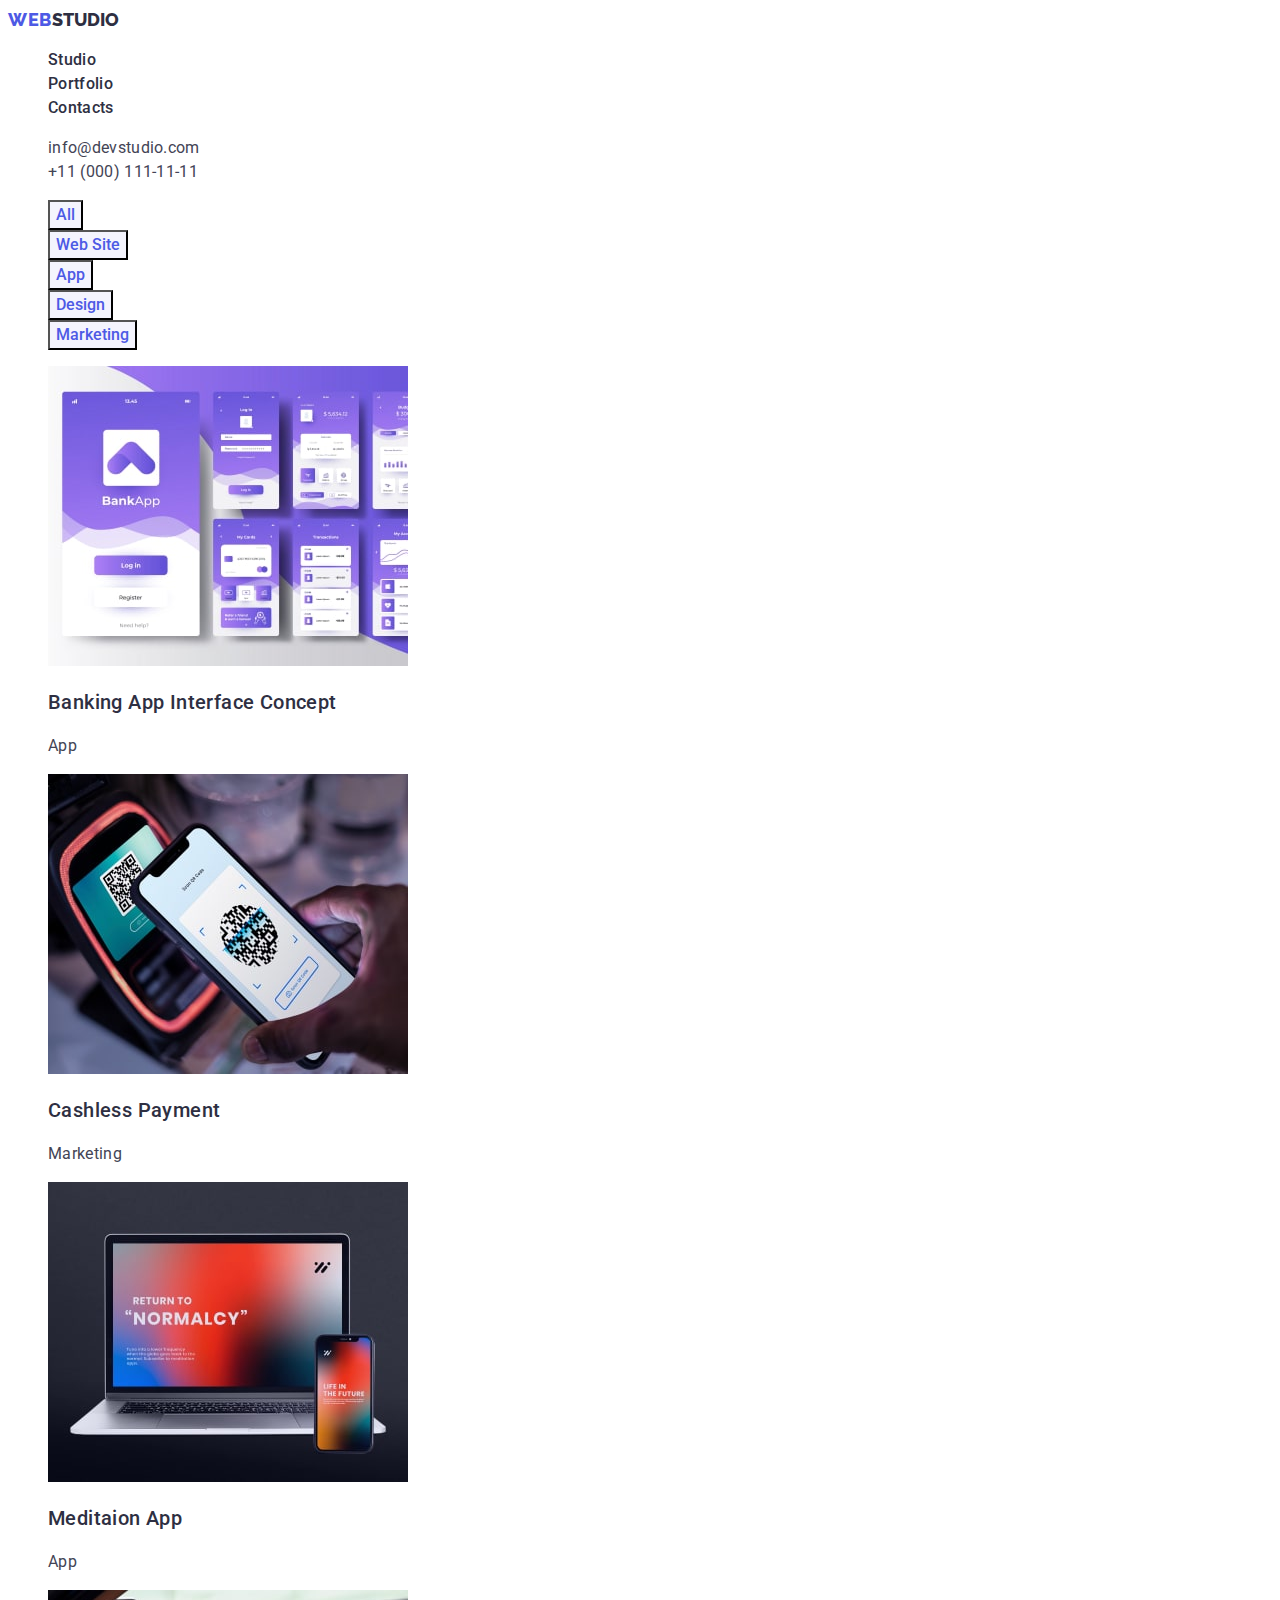
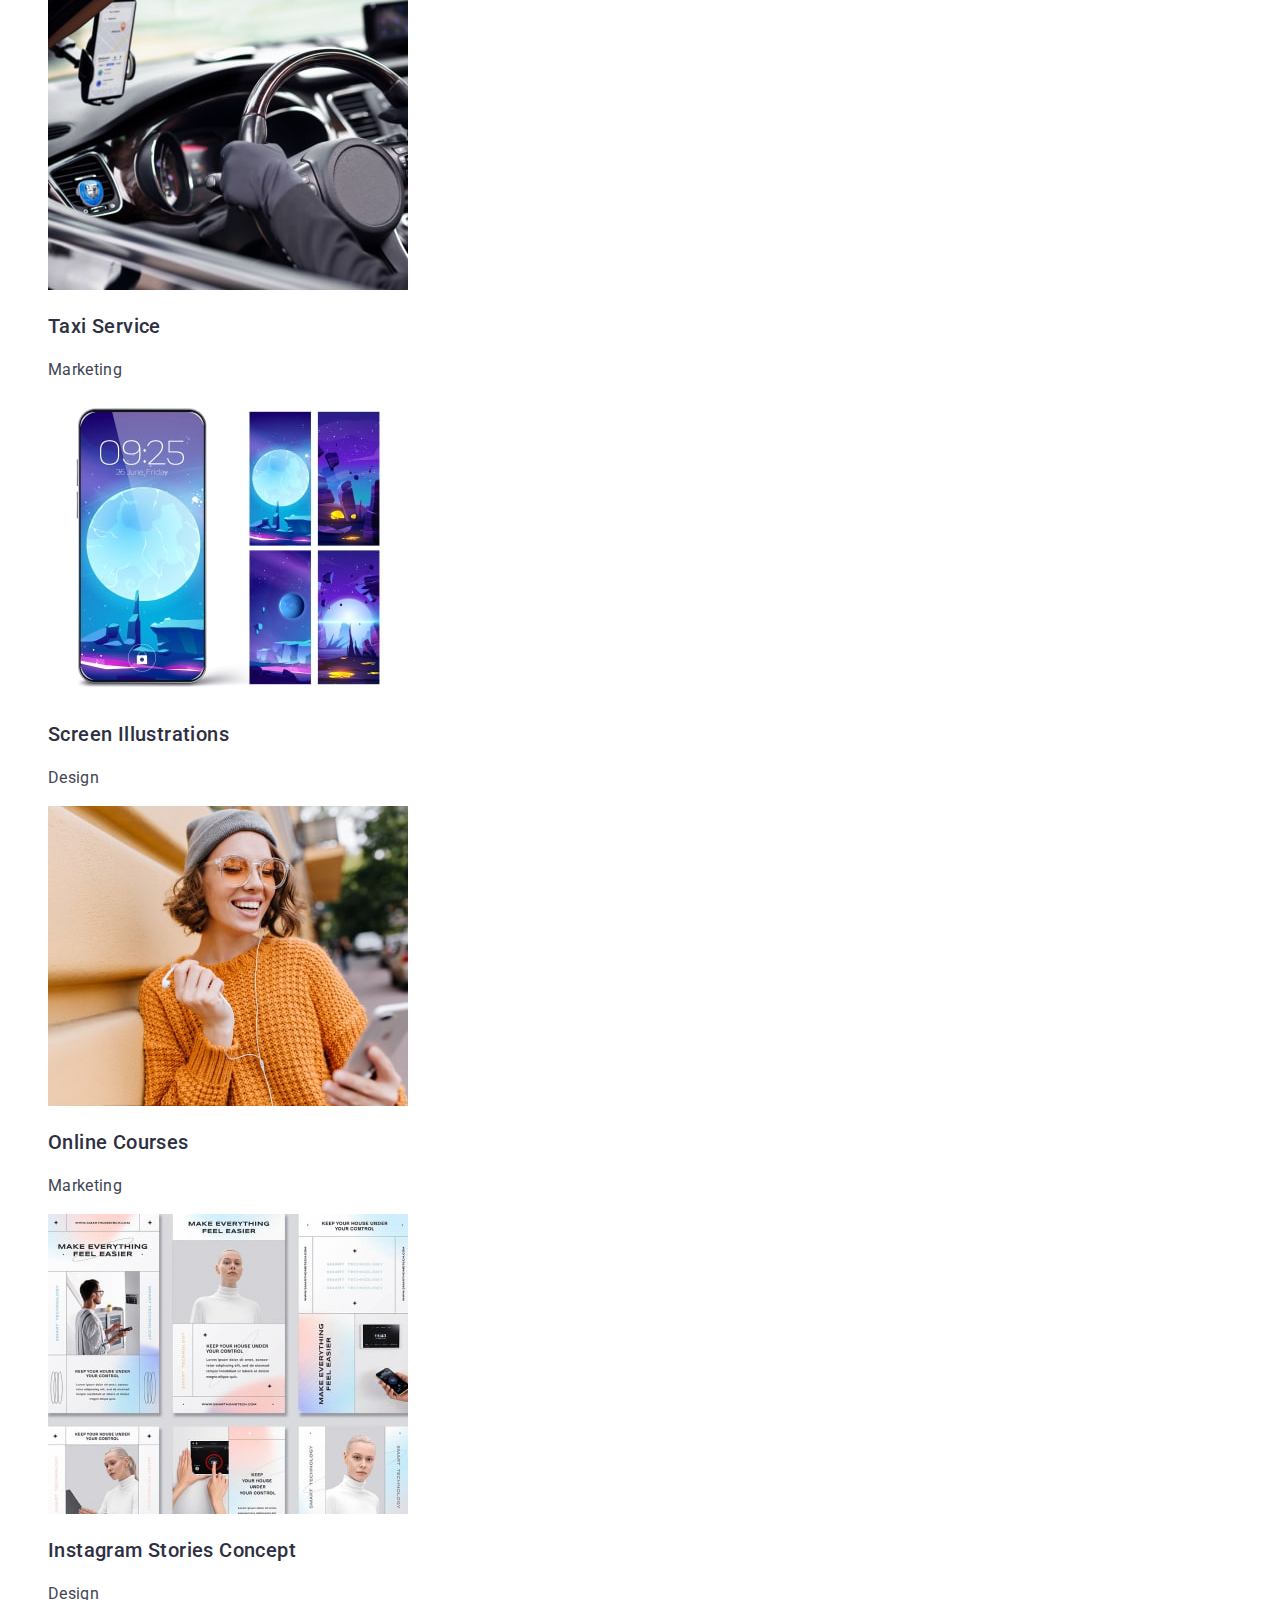
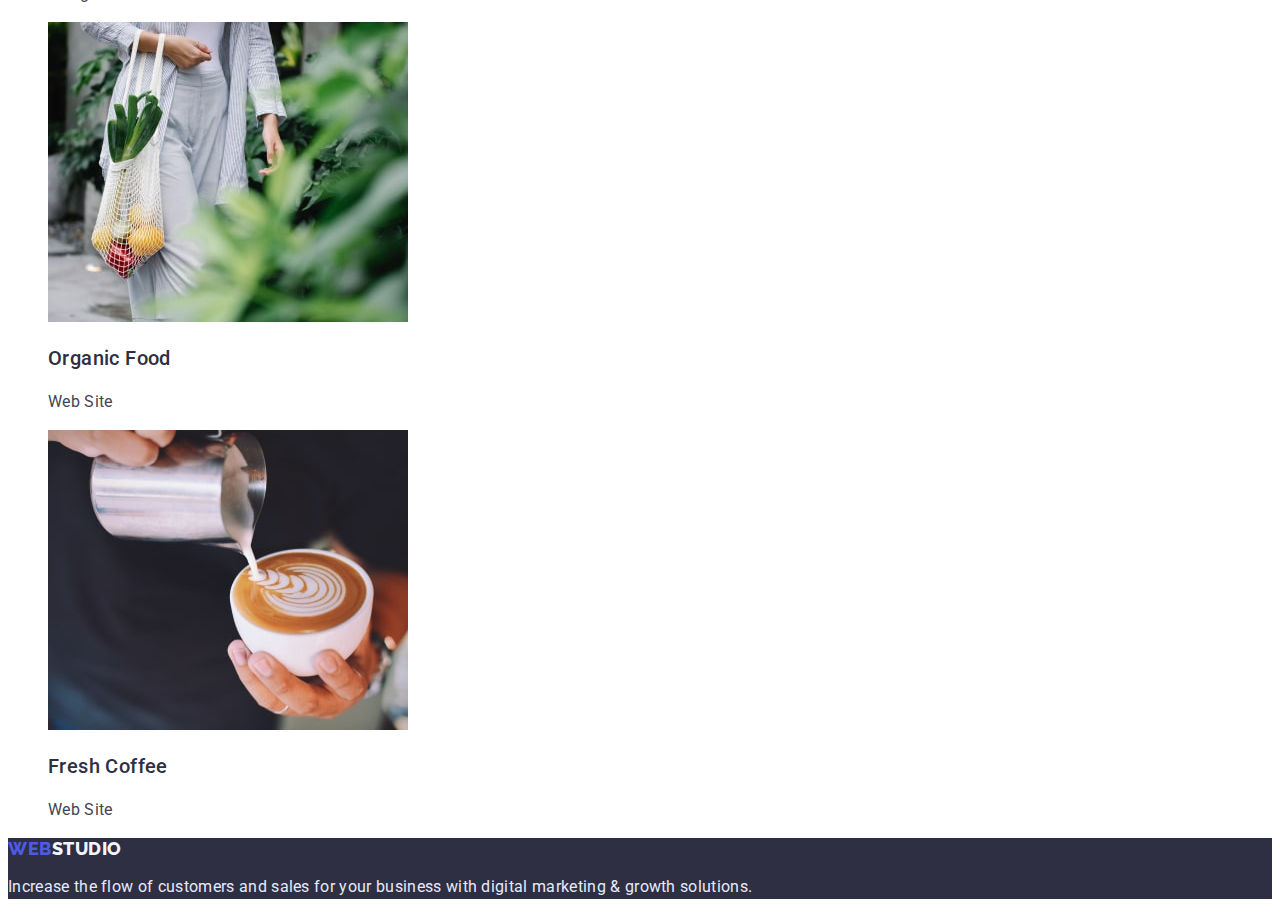
==== portfolio.html @ e2123d5b "Initial commit" ====
<!DOCTYPE html>
<html lang="en">
	<head>
		<meta charset="UTF-8" />
		<meta http-equiv="X-UA-Compatible" content="IE=edge" />
		<meta name="viewport" content="width=device-width, initial-scale=1.0" />
		<title>Portfolio</title>
		<link rel="preconnect" href="https://fonts.googleapis.com" />
		<link rel="preconnect" href="https://fonts.gstatic.com" crossorigin />
		<link
			href="https://fonts.googleapis.com/css2?family=Raleway:wght@800&family=Roboto:wght@400;500;700&display=swap"
			rel="stylesheet"
		/>
		<link rel="stylesheet" href="./css/styles.css" />
	</head>
	<body>
		<header class="header">
			<nav class="header-nav">
				<a href="./index.html" class="header-logo link"><span>Web</span>Studio</a>

				<ul class="header-list list">
					<li class="header-item"><a href="./index.html" class="header-link link">Studio</a></li>
					<li class="header-item"><a href="./portfolio.html" class="header-link link">Portfolio</a></li>
					<li class="header-item"><a href="" class="header-link link">Contacts</a></li>
				</ul>
			</nav>
			<address class="header-adress">
				<ul class="header-list-adress list">
					<li class="header-item-adress"
						><a href="mailto:info@devstudio.com" class="header-link-adress link">info@devstudio.com</a></li
					>
					<li class="header-item-adress"
						><a href="tel:+110001111111" class="header-link-adress link">+11 (000) 111-11-11</a></li
					>
				</ul>
			</address>
		</header>
		<main>
			<section class="filter-btns-apps">
				<h1 hidden>btns</h1>
				<ul class="filter-btn-list list">
					<li class="filter-btns-item"><button type="button" class="filter-btn btn">All</button></li>
					<li class="filter-btns-item"><button type="button" class="filter-btn btn">Web Site</button></li>
					<li class="filter-btns-item"><button type="button" class="filter-btn btn">App</button></li>
					<li class="filter-btns-item"><button type="button" class="filter-btn btn">Design</button></li>
					<li class="filter-btns-item"><button type="button" class="filter-btn btn">Marketing</button></li>
				</ul>

				<ul class="links-list list">
					<li class="links-item">
						<a href="#" class="link">
							<img src="./images/banking-app.jpg" alt="banking app" width="360" />
							<h3 class="secondary-links-title">Banking App Interface Concept</h3>
							<p class="links-description">App</p>
						</a>
					</li>

					<li class="links-item">
						<a href="#" class="link">
							<img src="./images/payment.jpg" alt="cashless payment" width="360" />
							<h3 class="secondary-links-title">Cashless Payment</h3>
							<p class="links-description">Marketing</p>
						</a>
					</li>

					<li class="links-item">
						<a href="#" class="link">
							<img src="./images/meditatio-app.jpg" alt="meditation app" width="360" />
							<h3 class="secondary-links-title">Meditaion App</h3>

							<p class="links-description">App</p>
						</a>
					</li>

					<li class="links-item">
						<a href="#" class="link">
							<img src="./images/taxi-service.jpg" alt="taxi service" width="360" />
							<h3 class="secondary-links-title">Taxi Service</h3>
							<p class="links-description">Marketing</p>
						</a>
					</li>

					<li class="links-item">
						<a href="#" class="link">
							<img src="./images/screen-illustration.jpg" alt="screen illustration" width="360" />
							<h3 class="secondary-links-title">Screen Illustrations</h3>

							<p class="links-description">Design</p>
						</a>
					</li>

					<li class="links-item">
						<a href="#" class="link">
							<img src="./images/online-courses.jpg" alt="online courses" width="360" />
							<h3 class="secondary-links-title">Online Courses</h3>
							<p class="links-description">Marketing</p>
						</a>
					</li>

					<li class="links-item">
						<a href="#" class="link">
							<img src="./images/instagram-stories-concept.jpg" alt="instagram storiesconcept" width="360" />
							<h3 class="secondary-links-title">Instagram Stories Concept</h3>
							<p class="links-description">Design</p>
						</a>
					</li>

					<li class="links-item">
						<a href="#" class="link">
							<img src="./images/organic-food.jpg" alt="organic food" width="360" />
							<h3 class="secondary-links-title">Organic Food</h3>
							<p class="links-description">Web Site</p>
						</a>
					</li>

					<li class="links-item">
						<a href="#" class="link">
							<img src="./images/fresh-cofee.jpg" alt="cofee" width="360" />
							<h3 class="secondary-links-title link">Fresh Coffee</h3>
							<p class="links-description">Web Site</p>
						</a>
					</li>
				</ul>
			</section>
		</main>
		<footer class="footer">
			<a href="./index.html" class="footer-link link"><span>Web</span>Studio</a>
			<p class="footer-text">
				Increase the flow of customers and sales for your business with digital marketing & growth solutions.
			</p>
		</footer>
	</body>
</html>
---- css/styles.css ----
:root {
	--main-btn-text-color: #4d5ae5;
	--secondary-title-color: #2e2f42;
	--background-btn-color: #404bbf;
}

body {
	font-family: "Roboto", sans-serif;
	color: #434455;
}
button {
}
.list {
	list-style-type: none;
}
.link {
	text-decoration: none;
}
.btn {
	cursor: pointer;
}
/* -----HEADER------ */
.header {
}
.header-nav {
}
.header-logo {
	font-family: "Raleway", sans-serif;
	font-weight: 800;
	font-size: 18px;
	line-height: 1.33;
	text-transform: uppercase;
	color: #2e2f42;
}
.header-logo > span {
	font-family: "Raleway", sans-serif;
	font-weight: 800;
	font-size: 18px;
	line-height: 1.33;
	letter-spacing: 0.03em;
	text-transform: uppercase;
	color: #4d5ae5;
}
.header-list {
}
.header-link {
	font-weight: 500;
	font-size: 16px;
	line-height: 1.5;
	letter-spacing: 0.02em;
	color: #2e2f42;
}
.header-link:hover,
.header-link:focus {
	color: #404bbf;
}
.header-item {
}
.header-adress {
}
.header-list-adress {
	font-style: normal;
}
.header-item-adress {
}
.header-link-adress {
	font-weight: 400;
	font-size: 16px;
	line-height: 1.5;
	letter-spacing: 0.02em;
	color: #434455;
}
.header-link-adress:hover,
.header-link-adress:focus {
	font-weight: 400;
	font-size: 16px;
	line-height: 1.5;
	letter-spacing: 0.02em;
	color: var(--background-btn-color);
}
/* -----HERO----- */
.main {
}
.hero {
	background: #2e2f42;
}
.hero-title {
	font-size: 56px;
	line-height: 1.07;
	text-align: center;
	letter-spacing: 0.02em;

	color: #ffffff;
}
.hero-btn {
	font-family: "Roboto", sans-serif;
	font-weight: 500;
	font-size: 16px;
	line-height: 1.5;
	letter-spacing: 0.04em;
	color: #ffffff;
	background: #4d5ae5;
	box-shadow: 0px 4px 4px rgba(0, 0, 0, 0.15);
	border-radius: 4px;
}
.hero-btn:hover,
.hero-btn:focus {
	font-weight: 500;
	font-size: 16px;
	line-height: 1.5;
	letter-spacing: 0.04em;
	color: #ffffff;
	background: var(--background-btn-color);
	box-shadow: 0px 4px 4px rgba(0, 0, 0, 0.15);
	border-radius: 4px;
}
/* ----feauters---- */

.features {
}
.features-list {
}
.features-item {
}
.secondary-features-title {
	font-weight: 500;
	font-size: 20px;
	line-height: 1.2;
	letter-spacing: 0.02em;
	color: var(--secondary-title-color);
}
.title-description {
	font-size: 16px;
	line-height: 1.5;
	letter-spacing: 0.02em;
	color: #434455;
}
/* ----our works---- */

.works {
}
.works-title {
	font-size: 36px;
	line-height: 1.11;
	text-align: center;
	letter-spacing: 0.02em;
	text-transform: capitalize;
	color: var(--secondary-title-color);
}
.works-list {
}
.works-item {
}

/* -----team---- */

.team {
	background: #f4f4fd;
}
.team-title {
	font-size: 36px;
	line-height: 1.11;
	text-align: center;
	letter-spacing: 0.02em;
	text-transform: capitalize;
	color: #2e2f42;
}
.team-list {
}
.team-item {
}
.secondary-team-title {
	font-weight: 500;
	font-size: 20px;
	line-height: 1.2;
	text-align: center;
	letter-spacing: 0.02em;
	color: var(--secondary-title-color);
}
.team-subtitle {
	font-size: 16px;
	line-height: 1.5;
	text-align: center;
	letter-spacing: 0.02em;
}
/* ----FOOTER--- */
.footer {
	background: #2e2f42;
}
.footer-link {
	font-family: "Raleway", sans-serif;
	font-style: normal;
	font-weight: 800;
	font-size: 18px;
	line-height: 1.17;
	display: flex;
	align-items: center;
	letter-spacing: 0.03em;
	text-transform: uppercase;
	color: #f4f4fd;
}
.footer-link > span {
	font-family: "Raleway", sans-serif;
	font-weight: 800;
	font-size: 18px;
	line-height: 1.17;
	display: flex;
	align-items: center;
	letter-spacing: 0.03em;
	text-transform: uppercase;
	color: #4d5ae5;
}

.footer-text {
	font-weight: 400;
	font-size: 16px;
	line-height: 1.5;
	letter-spacing: 0.02em;
	color: #e7e9fc;
}

/*------------------------------------------------PORTFOLIO------------------------------------------------ */
.filter-btns {
}
.filter-btn {
	font-family: "Roboto", sans-serif;
	font-style: normal;
	font-weight: 500;
	font-size: 16px;
	line-height: 24px;
	background: #f4f4fd;
	color: var(--main-btn-text-color);
}
.filter-btn:hover,
.filter-btn:focus {
	color: #ffffff;
	background: var(--background-btn-color);
	box-shadow: 0px 3px 1px rgba(0, 0, 0, 0.1), 0px 2px 1px rgba(0, 0, 0, 0.08), 0px 2px 2px rgba(0, 0, 0, 0.12);
}
/* --------links,apps-------- */
.links-list {
}
.links-item {
}
.links-effects {
}
.secondary-links-title {
	font-weight: 500;
	font-size: 20px;
	line-height: 1.2;
	letter-spacing: 0.02em;
	color: var(--secondary-title-color);
}
.links-description {
	font-size: 16px;
	line-height: 1.5;
	letter-spacing: 0.02em;
	color: #434455;
}
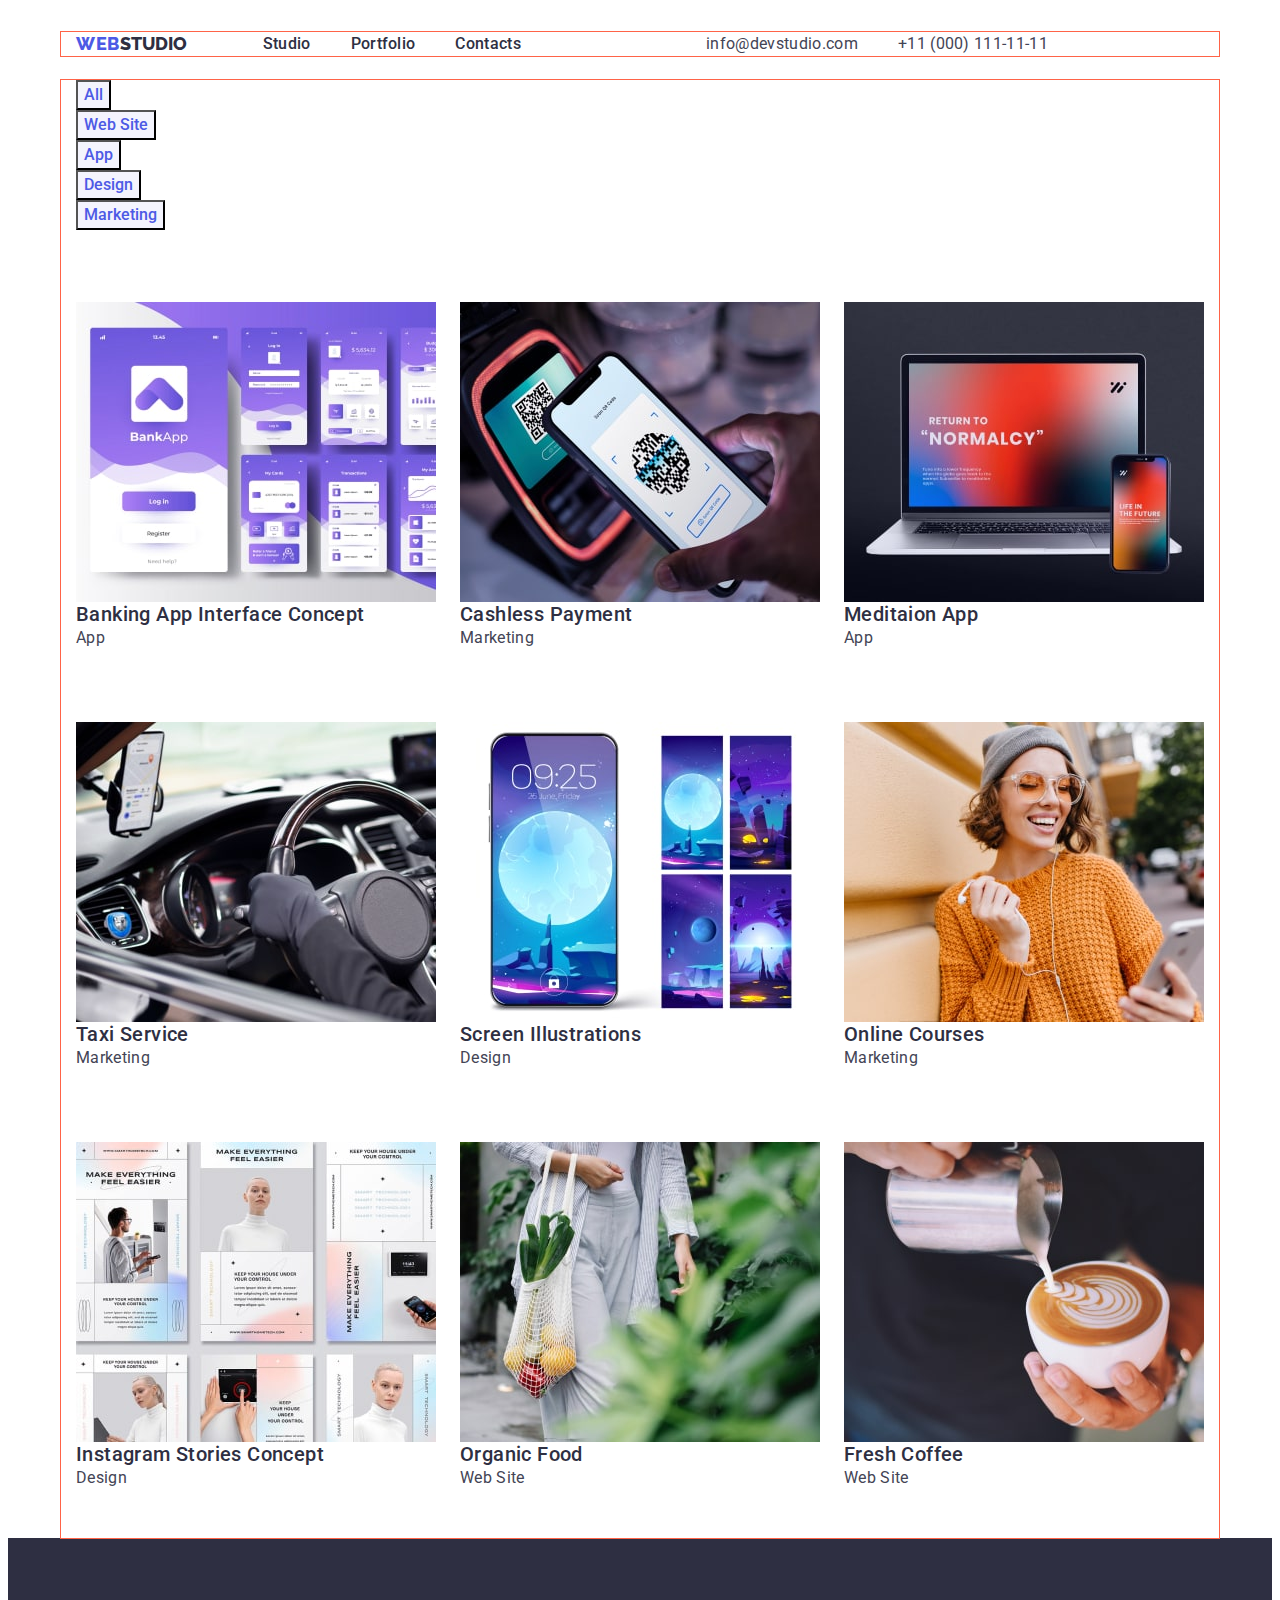
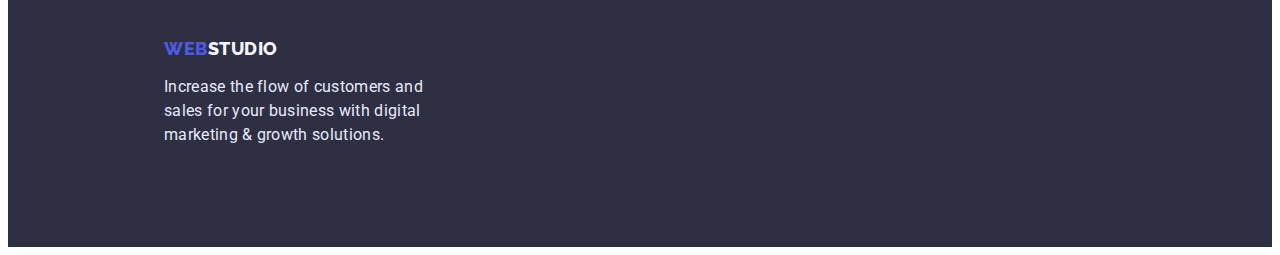
==== commit 64d5ab4c: "satrt write" ====
--- a/portfolio.html
+++ b/portfolio.html
@@ -15,112 +15,117 @@
 	</head>
 	<body>
 		<header class="header">
-			<nav class="header-nav">
-				<a href="./index.html" class="header-logo link"><span>Web</span>Studio</a>
+			<div class="container header-container">
+				<nav class="header-nav">
+					<a href="./index.html" class="header-logo link"><span>Web</span>Studio</a>
 
-				<ul class="header-list list">
-					<li class="header-item"><a href="./index.html" class="header-link link">Studio</a></li>
-					<li class="header-item"><a href="./portfolio.html" class="header-link link">Portfolio</a></li>
-					<li class="header-item"><a href="" class="header-link link">Contacts</a></li>
-				</ul>
-			</nav>
-			<address class="header-adress">
-				<ul class="header-list-adress list">
-					<li class="header-item-adress"
-						><a href="mailto:info@devstudio.com" class="header-link-adress link">info@devstudio.com</a></li
-					>
-					<li class="header-item-adress"
-						><a href="tel:+110001111111" class="header-link-adress link">+11 (000) 111-11-11</a></li
-					>
-				</ul>
-			</address>
+					<ul class="header-list list">
+						<li class="header-item"><a href="./index.html" class="header-link link">Studio</a></li>
+						<li class="header-item"><a href="./portfolio.html" class="header-link link">Portfolio</a></li>
+						<li class="header-item"><a href="" class="header-link link">Contacts</a></li>
+					</ul>
+				</nav>
+				<address class="header-adress">
+					<ul class="header-list-adress list">
+						<li class="header-item-adress"
+							><a href="mailto:info@devstudio.com" class="header-link-adress-mail link">info@devstudio.com</a></li
+						>
+						<li class="header-item-adress"
+							><a href="tel:+110001111111" class="header-link-adress-tel link">+11 (000) 111-11-11</a></li
+						>
+					</ul>
+				</address>
+			</div>
 		</header>
 		<main>
 			<section class="filter-btns-apps">
-				<h1 hidden>btns</h1>
-				<ul class="filter-btn-list list">
-					<li class="filter-btns-item"><button type="button" class="filter-btn btn">All</button></li>
-					<li class="filter-btns-item"><button type="button" class="filter-btn btn">Web Site</button></li>
-					<li class="filter-btns-item"><button type="button" class="filter-btn btn">App</button></li>
-					<li class="filter-btns-item"><button type="button" class="filter-btn btn">Design</button></li>
-					<li class="filter-btns-item"><button type="button" class="filter-btn btn">Marketing</button></li>
-				</ul>
+				<div class="container">
+					<h1 hidden>btns</h1>
 
-				<ul class="links-list list">
-					<li class="links-item">
-						<a href="#" class="link">
-							<img src="./images/banking-app.jpg" alt="banking app" width="360" />
-							<h3 class="secondary-links-title">Banking App Interface Concept</h3>
-							<p class="links-description">App</p>
-						</a>
-					</li>
+					<ul class="filter-btn-list list">
+						<li class="filter-btns-item"><button type="button" class="filter-btn btn">All</button></li>
+						<li class="filter-btns-item"><button type="button" class="filter-btn btn">Web Site</button></li>
+						<li class="filter-btns-item"><button type="button" class="filter-btn btn">App</button></li>
+						<li class="filter-btns-item"><button type="button" class="filter-btn btn">Design</button></li>
+						<li class="filter-btns-item"><button type="button" class="filter-btn btn">Marketing</button></li>
+					</ul>
 
-					<li class="links-item">
-						<a href="#" class="link">
-							<img src="./images/payment.jpg" alt="cashless payment" width="360" />
-							<h3 class="secondary-links-title">Cashless Payment</h3>
-							<p class="links-description">Marketing</p>
-						</a>
-					</li>
+					<ul class="links-list list">
+						<li class="links-item">
+							<a href="#" class="link">
+								<img src="./images/banking-app.jpg" alt="banking app" width="360" />
+								<h3 class="secondary-links-title">Banking App Interface Concept</h3>
+								<p class="links-description">App</p>
+							</a>
+						</li>
 
-					<li class="links-item">
-						<a href="#" class="link">
-							<img src="./images/meditatio-app.jpg" alt="meditation app" width="360" />
-							<h3 class="secondary-links-title">Meditaion App</h3>
+						<li class="links-item">
+							<a href="#" class="link">
+								<img src="./images/payment.jpg" alt="cashless payment" width="360" />
+								<h3 class="secondary-links-title">Cashless Payment</h3>
+								<p class="links-description">Marketing</p>
+							</a>
+						</li>
 
-							<p class="links-description">App</p>
-						</a>
-					</li>
+						<li class="links-item">
+							<a href="#" class="link">
+								<img src="./images/meditatio-app.jpg" alt="meditation app" width="360" />
+								<h3 class="secondary-links-title">Meditaion App</h3>
 
-					<li class="links-item">
-						<a href="#" class="link">
-							<img src="./images/taxi-service.jpg" alt="taxi service" width="360" />
-							<h3 class="secondary-links-title">Taxi Service</h3>
-							<p class="links-description">Marketing</p>
-						</a>
-					</li>
+								<p class="links-description">App</p>
+							</a>
+						</li>
 
-					<li class="links-item">
-						<a href="#" class="link">
-							<img src="./images/screen-illustration.jpg" alt="screen illustration" width="360" />
-							<h3 class="secondary-links-title">Screen Illustrations</h3>
+						<li class="links-item">
+							<a href="#" class="link">
+								<img src="./images/taxi-service.jpg" alt="taxi service" width="360" />
+								<h3 class="secondary-links-title">Taxi Service</h3>
+								<p class="links-description">Marketing</p>
+							</a>
+						</li>
 
-							<p class="links-description">Design</p>
-						</a>
-					</li>
+						<li class="links-item">
+							<a href="#" class="link">
+								<img src="./images/screen-illustration.jpg" alt="screen illustration" width="360" />
+								<h3 class="secondary-links-title">Screen Illustrations</h3>
 
-					<li class="links-item">
-						<a href="#" class="link">
-							<img src="./images/online-courses.jpg" alt="online courses" width="360" />
-							<h3 class="secondary-links-title">Online Courses</h3>
-							<p class="links-description">Marketing</p>
-						</a>
-					</li>
+								<p class="links-description">Design</p>
+							</a>
+						</li>
 
-					<li class="links-item">
-						<a href="#" class="link">
-							<img src="./images/instagram-stories-concept.jpg" alt="instagram storiesconcept" width="360" />
-							<h3 class="secondary-links-title">Instagram Stories Concept</h3>
-							<p class="links-description">Design</p>
-						</a>
-					</li>
+						<li class="links-item">
+							<a href="#" class="link">
+								<img src="./images/online-courses.jpg" alt="online courses" width="360" />
+								<h3 class="secondary-links-title">Online Courses</h3>
+								<p class="links-description">Marketing</p>
+							</a>
+						</li>
 
-					<li class="links-item">
-						<a href="#" class="link">
-							<img src="./images/organic-food.jpg" alt="organic food" width="360" />
-							<h3 class="secondary-links-title">Organic Food</h3>
-							<p class="links-description">Web Site</p>
-						</a>
-					</li>
+						<li class="links-item">
+							<a href="#" class="link">
+								<img src="./images/instagram-stories-concept.jpg" alt="instagram storiesconcept" width="360" />
+								<h3 class="secondary-links-title">Instagram Stories Concept</h3>
+								<p class="links-description">Design</p>
+							</a>
+						</li>
 
-					<li class="links-item">
-						<a href="#" class="link">
-							<img src="./images/fresh-cofee.jpg" alt="cofee" width="360" />
-							<h3 class="secondary-links-title link">Fresh Coffee</h3>
-							<p class="links-description">Web Site</p>
-						</a>
-					</li>
-				</ul>
+						<li class="links-item">
+							<a href="#" class="link">
+								<img src="./images/organic-food.jpg" alt="organic food" width="360" />
+								<h3 class="secondary-links-title">Organic Food</h3>
+								<p class="links-description">Web Site</p>
+							</a>
+						</li>
+
+						<li class="links-item">
+							<a href="#" class="link">
+								<img src="./images/fresh-cofee.jpg" alt="cofee" width="360" />
+								<h3 class="secondary-links-title link">Fresh Coffee</h3>
+								<p class="links-description">Web Site</p>
+							</a>
+						</li>
+					</ul>
+				</div>
 			</section>
 		</main>
 		<footer class="footer">
--- a/css/styles.css
+++ b/css/styles.css
@@ -2,13 +2,35 @@
 	--main-btn-text-color: #4d5ae5;
 	--secondary-title-color: #2e2f42;
 	--background-btn-color: #404bbf;
+	--basic-margin: 40px;
 }
 
 body {
 	font-family: "Roboto", sans-serif;
 	color: #434455;
 }
+.container {
+	max-width: 1128px;
+	padding: 0 15px;
+	margin: 0 auto;
+	outline: 1px solid tomato;
+}
+h1,
+h2,
+h3,
+h4,
+h5,
+h6,
+p {
+	margin: 0 auto;
+}
+ul,
+ol {
+	margin: 0 auto;
+	padding: 0;
+}
 button {
+	display: block;
 }
 .list {
 	list-style-type: none;
@@ -19,10 +41,17 @@
 .btn {
 	cursor: pointer;
 }
+
+img {
+	display: block;
+}
 /* -----HEADER------ */
 .header {
+	padding-top: 24px;
+	padding-bottom: 24px;
 }
 .header-nav {
+	display: flex;
 }
 .header-logo {
 	font-family: "Raleway", sans-serif;
@@ -30,6 +59,7 @@
 	font-size: 18px;
 	line-height: 1.33;
 	text-transform: uppercase;
+	margin-right: 76px;
 	color: #2e2f42;
 }
 .header-logo > span {
@@ -42,6 +72,8 @@
 	color: #4d5ae5;
 }
 .header-list {
+	display: flex;
+	gap: var(--basic-margin);
 }
 .header-link {
 	font-weight: 500;
@@ -57,25 +89,52 @@
 .header-item {
 }
 .header-adress {
+	margin-left: auto;
 }
 .header-list-adress {
 	font-style: normal;
+	display: flex;
+	gap: var(--basic-margin);
 }
 .header-item-adress {
 }
-.header-link-adress {
-	font-weight: 400;
-	font-size: 16px;
-	line-height: 1.5;
-	letter-spacing: 0.02em;
-	color: #434455;
-}
-.header-link-adress:hover,
-.header-link-adress:focus {
-	font-weight: 400;
-	font-size: 16px;
-	line-height: 1.5;
-	letter-spacing: 0.02em;
+.header-container {
+	display: flex;
+}
+.header-link-adress-mail {
+	font-weight: 400;
+	font-size: 16px;
+	line-height: 1.5;
+	letter-spacing: 0.02em;
+	width: 153px;
+	color: #434455;
+}
+.header-link-adress-tel {
+	font-weight: 400;
+	font-size: 16px;
+	line-height: 1.5;
+	letter-spacing: 0.02em;
+	width: 151px;
+	margin-right: 156px;
+	color: #434455;
+}
+.header-link-adress-mail:hover,
+.header-link-adress-mail:focus {
+	font-weight: 400;
+	font-size: 16px;
+	line-height: 1.5;
+	letter-spacing: 0.02em;
+	width: 153px;
+	color: var(--background-btn-color);
+}
+.header-link-adress-tel:hover,
+.header-link-adress-tel:focus {
+	font-weight: 400;
+	font-size: 16px;
+	line-height: 1.5;
+	letter-spacing: 0.02em;
+
+	width: 151px;
 	color: var(--background-btn-color);
 }
 /* -----HERO----- */
@@ -83,13 +142,16 @@
 }
 .hero {
 	background: #2e2f42;
+	padding-bottom: 188px;
 }
 .hero-title {
 	font-size: 56px;
 	line-height: 1.07;
 	text-align: center;
 	letter-spacing: 0.02em;
-
+	padding-top: 188px;
+	margin-bottom: 48px;
+	width: 496px;
 	color: #ffffff;
 }
 .hero-btn {
@@ -98,6 +160,11 @@
 	font-size: 16px;
 	line-height: 1.5;
 	letter-spacing: 0.04em;
+	padding: 16px 32px;
+	min-width: 169px;
+	margin: 0 auto;
+	display: block;
+
 	color: #ffffff;
 	background: #4d5ae5;
 	box-shadow: 0px 4px 4px rgba(0, 0, 0, 0.15);
@@ -114,11 +181,15 @@
 	box-shadow: 0px 4px 4px rgba(0, 0, 0, 0.15);
 	border-radius: 4px;
 }
+
 /* ----feauters---- */
 
 .features {
+	padding: 156px 120px;
 }
 .features-list {
+	display: flex;
+	gap: 24px;
 }
 .features-item {
 }
@@ -127,17 +198,24 @@
 	font-size: 20px;
 	line-height: 1.2;
 	letter-spacing: 0.02em;
+	width: 264px;
+
+	margin-bottom: 8px;
+
 	color: var(--secondary-title-color);
 }
 .title-description {
 	font-size: 16px;
 	line-height: 1.5;
 	letter-spacing: 0.02em;
+	width: 264px;
+
 	color: #434455;
 }
 /* ----our works---- */
 
 .works {
+	padding: 0 156px 120px;
 }
 .works-title {
 	font-size: 36px;
@@ -145,9 +223,12 @@
 	text-align: center;
 	letter-spacing: 0.02em;
 	text-transform: capitalize;
+	margin-bottom: 72px;
 	color: var(--secondary-title-color);
 }
 .works-list {
+	display: flex;
+	gap: 24px;
 }
 .works-item {
 }
@@ -156,6 +237,7 @@
 
 .team {
 	background: #f4f4fd;
+	padding-top: 156px 120px;
 }
 .team-title {
 	font-size: 36px;
@@ -163,11 +245,21 @@
 	text-align: center;
 	letter-spacing: 0.02em;
 	text-transform: capitalize;
+	margin-bottom: 72px;
 	color: #2e2f42;
 }
 .team-list {
+	display: flex;
+	gap: 24px;
 }
 .team-item {
+	background: #ffffff;
+	box-shadow: 0px 1px 6px rgba(46, 47, 66, 0.08), 0px 1px 1px rgba(46, 47, 66, 0.16), 0px 2px 1px rgba(46, 47, 66, 0.08);
+	border-radius: 0px 0px 4px 4px;
+	width: 264px;
+	height: 380px;
+	margin-bottom: 120px;
+	padding-bottom: 32px;
 }
 .secondary-team-title {
 	font-weight: 500;
@@ -175,6 +267,7 @@
 	line-height: 1.2;
 	text-align: center;
 	letter-spacing: 0.02em;
+	margin-top: 32px;
 	color: var(--secondary-title-color);
 }
 .team-subtitle {
@@ -182,6 +275,7 @@
 	line-height: 1.5;
 	text-align: center;
 	letter-spacing: 0.02em;
+	margin-top: 8px;
 }
 /* ----FOOTER--- */
 .footer {
@@ -197,6 +291,9 @@
 	align-items: center;
 	letter-spacing: 0.03em;
 	text-transform: uppercase;
+	margin-left: 156px;
+	padding-top: 100px;
+	margin-bottom: 16px;
 	color: #f4f4fd;
 }
 .footer-link > span {
@@ -216,18 +313,25 @@
 	font-size: 16px;
 	line-height: 1.5;
 	letter-spacing: 0.02em;
+	width: 264px;
+	margin-left: 156px;
+	padding-bottom: 100px;
 	color: #e7e9fc;
 }
 
 /*------------------------------------------------PORTFOLIO------------------------------------------------ */
 .filter-btns {
 }
+.filte-btn-list {
+}
+
 .filter-btn {
 	font-family: "Roboto", sans-serif;
 	font-style: normal;
 	font-weight: 500;
 	font-size: 16px;
 	line-height: 24px;
+
 	background: #f4f4fd;
 	color: var(--main-btn-text-color);
 }
@@ -239,8 +343,13 @@
 }
 /* --------links,apps-------- */
 .links-list {
+	margin-top: 72px;
+	display: flex;
+	flex-wrap: wrap;
+	gap: 24px;
 }
 .links-item {
+	margin-bottom: 48px;
 }
 .links-effects {
 }
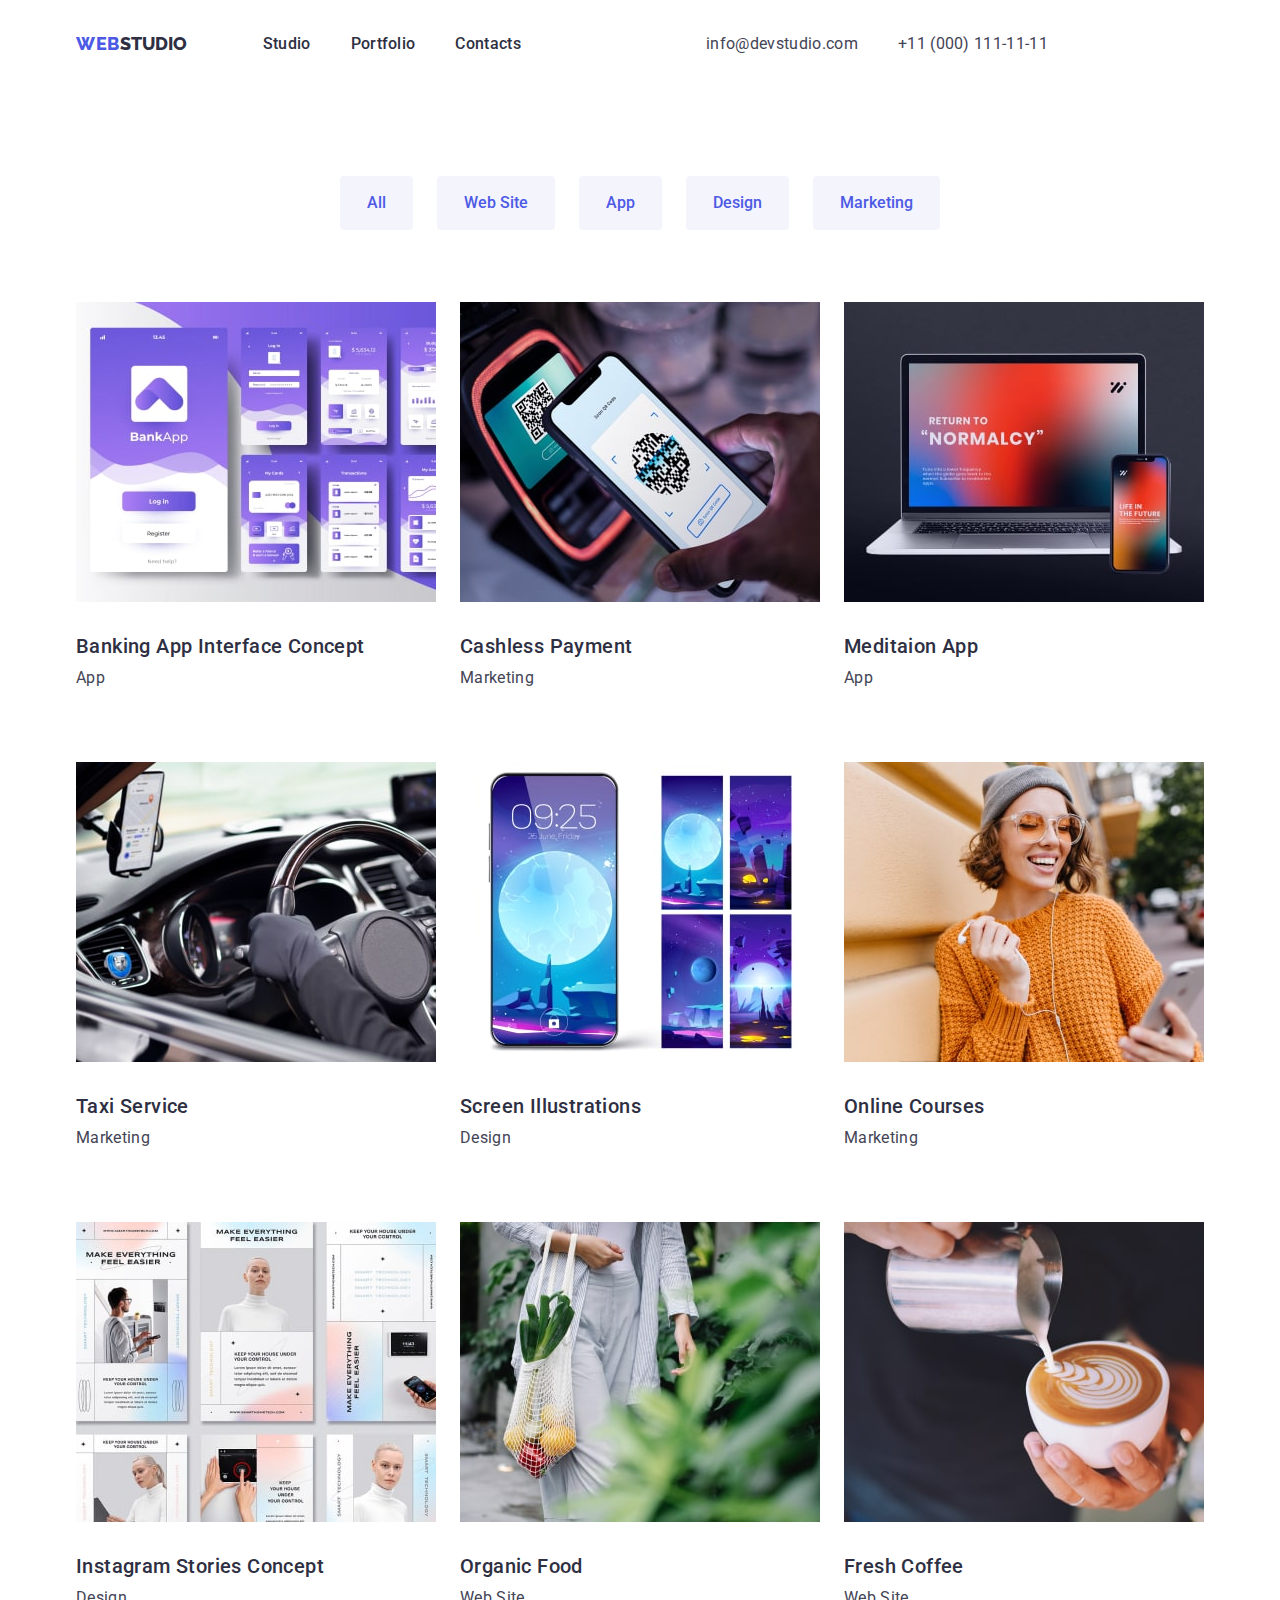
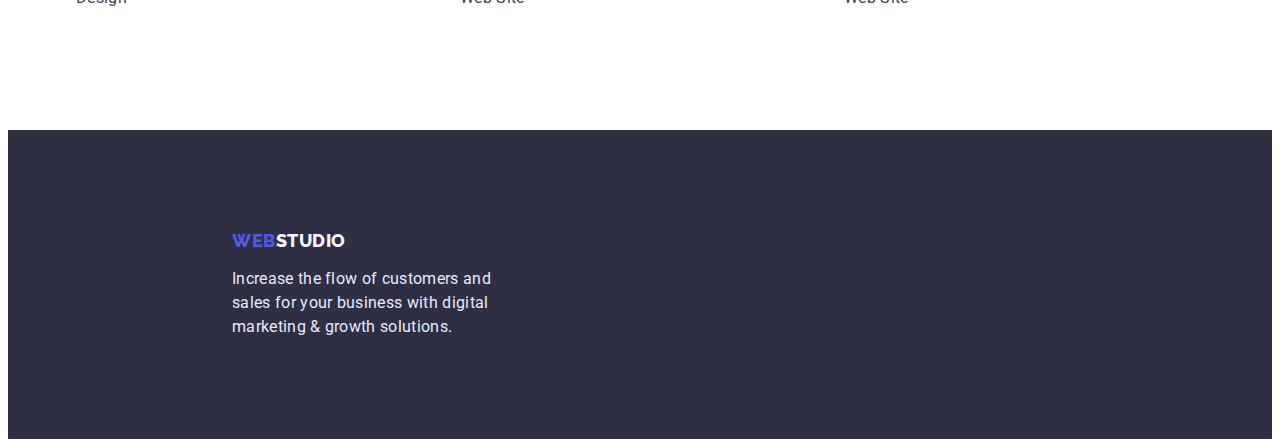
==== commit e8ca271a: "add div(container) + normallize" ====
--- a/portfolio.html
+++ b/portfolio.html
@@ -129,10 +129,12 @@
 			</section>
 		</main>
 		<footer class="footer">
-			<a href="./index.html" class="footer-link link"><span>Web</span>Studio</a>
-			<p class="footer-text">
-				Increase the flow of customers and sales for your business with digital marketing & growth solutions.
-			</p>
+			<div class="container">
+				<a href="./index.html" class="footer-link link"><span>Web</span>Studio</a>
+				<p class="footer-text">
+					Increase the flow of customers and sales for your business with digital marketing & growth solutions.
+				</p>
+			</div>
 		</footer>
 	</body>
 </html>
--- a/css/styles.css
+++ b/css/styles.css
@@ -2,7 +2,7 @@
 	--main-btn-text-color: #4d5ae5;
 	--secondary-title-color: #2e2f42;
 	--background-btn-color: #404bbf;
-	--basic-margin: 40px;
+	--basic-margin: 24px;
 }
 
 body {
@@ -13,7 +13,6 @@
 	max-width: 1128px;
 	padding: 0 15px;
 	margin: 0 auto;
-	outline: 1px solid tomato;
 }
 h1,
 h2,
@@ -30,7 +29,6 @@
 	padding: 0;
 }
 button {
-	display: block;
 }
 .list {
 	list-style-type: none;
@@ -47,8 +45,8 @@
 }
 /* -----HEADER------ */
 .header {
-	padding-top: 24px;
-	padding-bottom: 24px;
+	padding-top: var(--basic-margin);
+	padding-bottom: var(--basic-margin);
 }
 .header-nav {
 	display: flex;
@@ -73,7 +71,7 @@
 }
 .header-list {
 	display: flex;
-	gap: var(--basic-margin);
+	gap: 40px;
 }
 .header-link {
 	font-weight: 500;
@@ -94,7 +92,7 @@
 .header-list-adress {
 	font-style: normal;
 	display: flex;
-	gap: var(--basic-margin);
+	gap: 40px;
 }
 .header-item-adress {
 }
@@ -164,7 +162,7 @@
 	min-width: 169px;
 	margin: 0 auto;
 	display: block;
-
+	border: #4d5ae5;
 	color: #ffffff;
 	background: #4d5ae5;
 	box-shadow: 0px 4px 4px rgba(0, 0, 0, 0.15);
@@ -186,10 +184,11 @@
 
 .features {
 	padding: 156px 120px;
+	min-width: 1128px;
 }
 .features-list {
 	display: flex;
-	gap: 24px;
+	gap: var(--basic-margin);
 }
 .features-item {
 }
@@ -228,7 +227,7 @@
 }
 .works-list {
 	display: flex;
-	gap: 24px;
+	gap: var(--basic-margin);
 }
 .works-item {
 }
@@ -250,7 +249,7 @@
 }
 .team-list {
 	display: flex;
-	gap: 24px;
+	gap: var(--basic-margin);
 }
 .team-item {
 	background: #ffffff;
@@ -322,7 +321,12 @@
 /*------------------------------------------------PORTFOLIO------------------------------------------------ */
 .filter-btns {
 }
-.filte-btn-list {
+.filter-btn-list {
+	display: flex;
+	justify-content: center;
+	padding-top: 96px;
+	padding-bottom: 72px;
+	gap: var(--basic-margin);
 }
 
 .filter-btn {
@@ -331,29 +335,37 @@
 	font-weight: 500;
 	font-size: 16px;
 	line-height: 24px;
-
+	padding: 12px 24px;
+	border-radius: 4px;
+	border: solid #f4f4fd;
 	background: #f4f4fd;
 	color: var(--main-btn-text-color);
 }
 .filter-btn:hover,
 .filter-btn:focus {
+	border: solid #404bbf;
 	color: #ffffff;
 	background: var(--background-btn-color);
 	box-shadow: 0px 3px 1px rgba(0, 0, 0, 0.1), 0px 2px 1px rgba(0, 0, 0, 0.08), 0px 2px 2px rgba(0, 0, 0, 0.12);
 }
 /* --------links,apps-------- */
 .links-list {
-	margin-top: 72px;
 	display: flex;
 	flex-wrap: wrap;
-	gap: 24px;
+	gap: var(--basic-margin);
+	padding-bottom: 120px;
 }
 .links-item {
 	margin-bottom: 48px;
 }
+
+.links-item:nth-child(n + 7) {
+	margin: 0;
+}
 .links-effects {
 }
 .secondary-links-title {
+	margin-top: 32px;
 	font-weight: 500;
 	font-size: 20px;
 	line-height: 1.2;
@@ -361,8 +373,9 @@
 	color: var(--secondary-title-color);
 }
 .links-description {
-	font-size: 16px;
-	line-height: 1.5;
-	letter-spacing: 0.02em;
-	color: #434455;
-}
+	margin-top: 8px;
+	font-size: 16px;
+	line-height: 1.5;
+	letter-spacing: 0.02em;
+	color: #434455;
+}
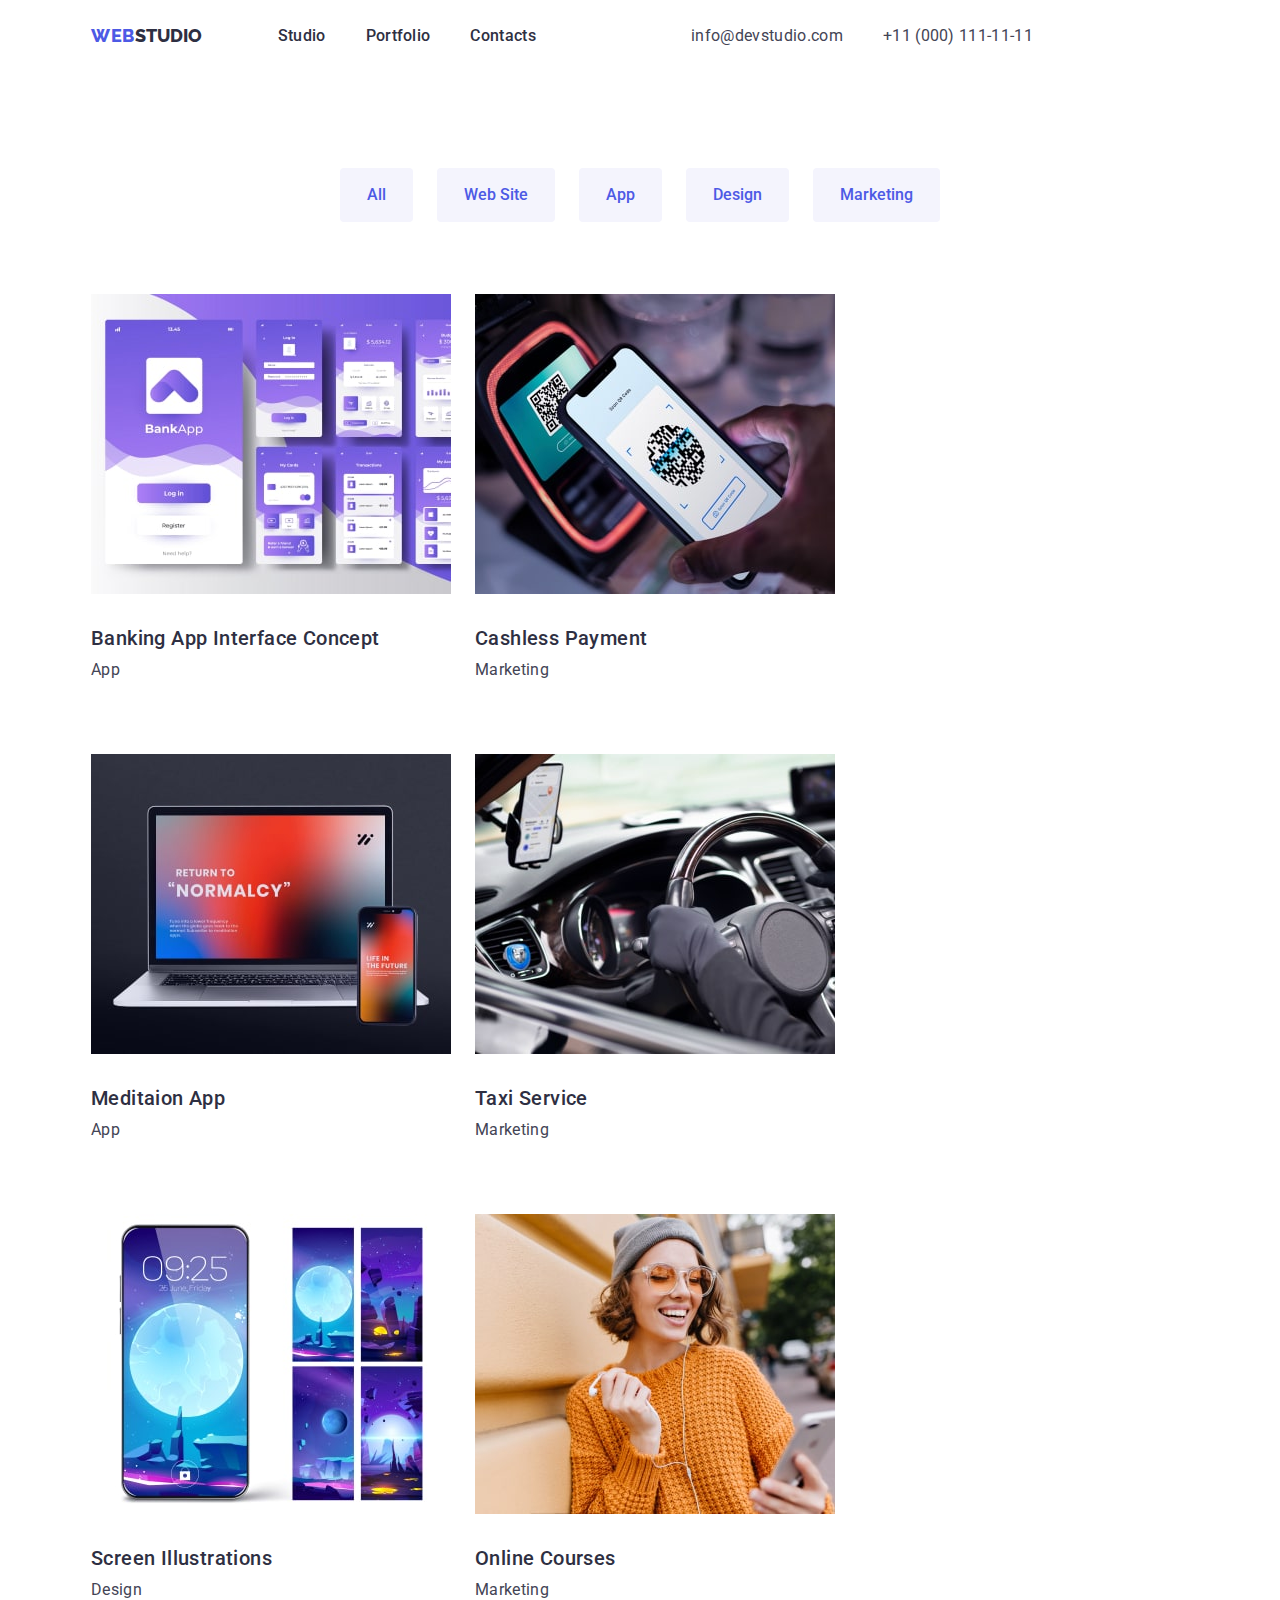
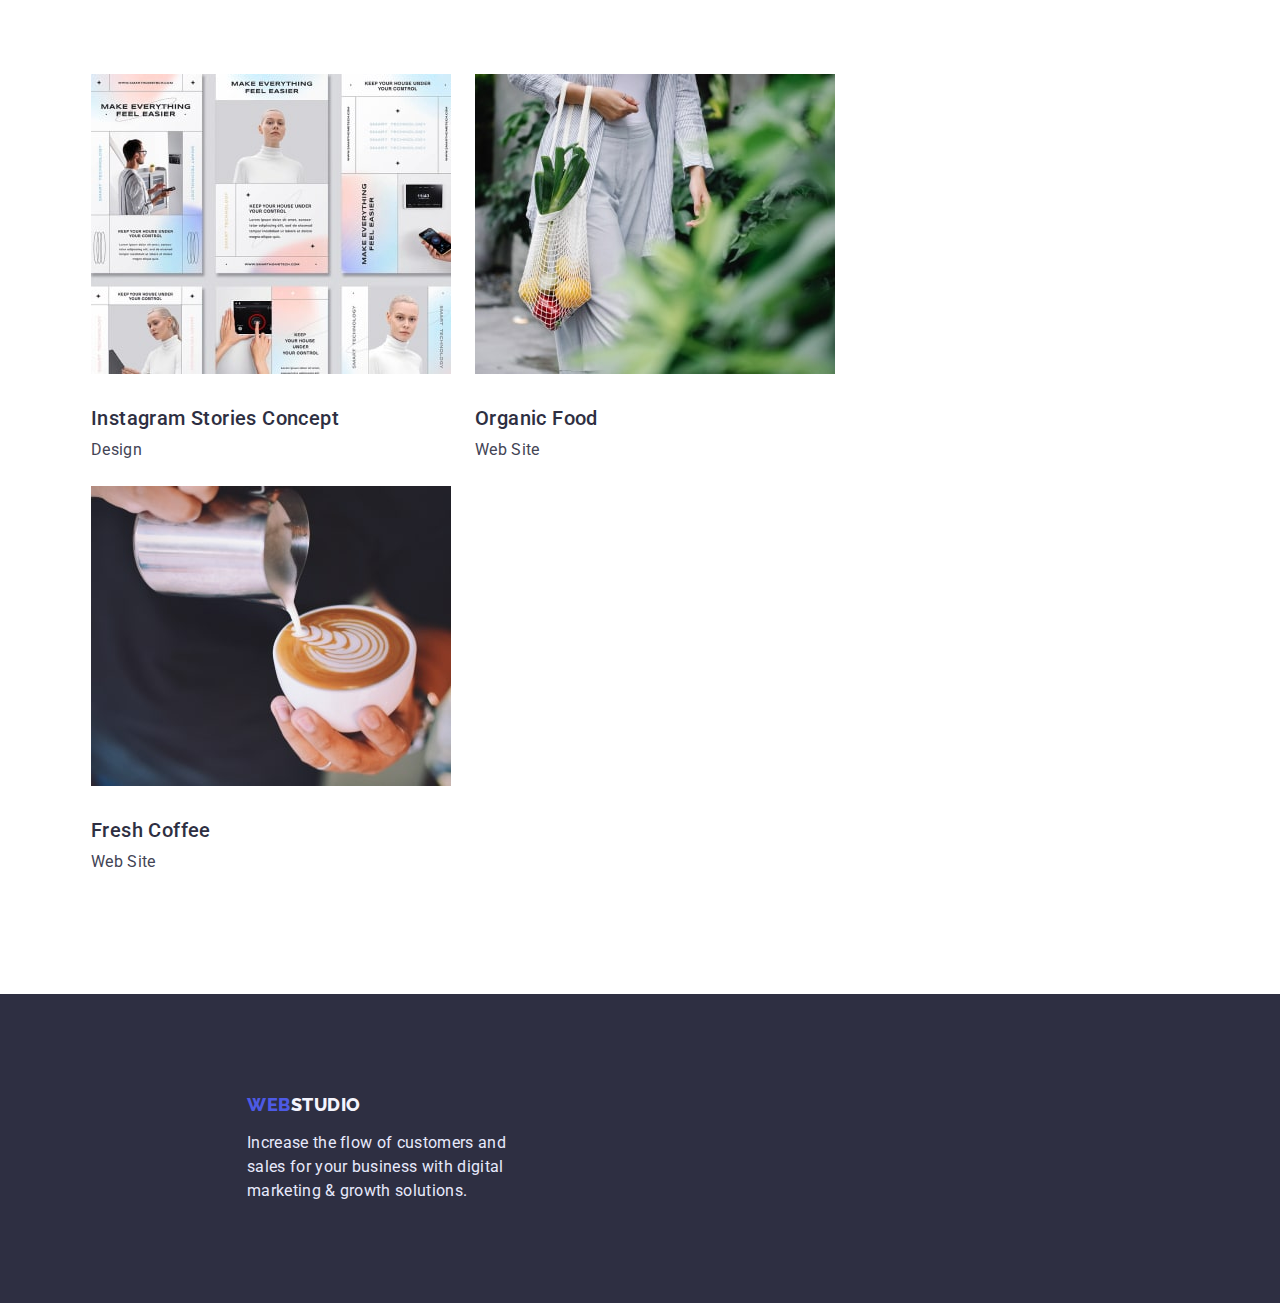
==== commit 5b3e013e: "fixed header, footer (border btn)" ====
--- a/portfolio.html
+++ b/portfolio.html
@@ -10,6 +10,13 @@
 		<link
 			href="https://fonts.googleapis.com/css2?family=Raleway:wght@800&family=Roboto:wght@400;500;700&display=swap"
 			rel="stylesheet"
+		/>
+		<link
+			rel="stylesheet"
+			href="https://cdnjs.cloudflare.com/ajax/libs/modern-normalize/1.1.0/modern-normalize.css"
+			integrity="sha512-Y0MM+V6ymRKN2zStTqzQ227DWhhp4Mzdo6gnlRnuaNCbc+YN/ZH0sBCLTM4M0oSy9c9VKiCvd4Jk44aCLrNS5Q=="
+			crossorigin="anonymous"
+			referrerpolicy="no-referrer"
 		/>
 		<link rel="stylesheet" href="./css/styles.css" />
 	</head>
@@ -54,74 +61,90 @@
 						<li class="links-item">
 							<a href="#" class="link">
 								<img src="./images/banking-app.jpg" alt="banking app" width="360" />
-								<h3 class="secondary-links-title">Banking App Interface Concept</h3>
-								<p class="links-description">App</p>
+								<div class="container-list">
+									<h3 class="secondary-links-title">Banking App Interface Concept</h3>
+									<p class="links-description">App</p>
+								</div>
 							</a>
 						</li>
 
 						<li class="links-item">
 							<a href="#" class="link">
 								<img src="./images/payment.jpg" alt="cashless payment" width="360" />
-								<h3 class="secondary-links-title">Cashless Payment</h3>
-								<p class="links-description">Marketing</p>
+								<div class="container-list">
+									<h3 class="secondary-links-title">Cashless Payment</h3>
+									<p class="links-description">Marketing</p>
+								</div>
 							</a>
 						</li>
 
 						<li class="links-item">
 							<a href="#" class="link">
 								<img src="./images/meditatio-app.jpg" alt="meditation app" width="360" />
-								<h3 class="secondary-links-title">Meditaion App</h3>
-
-								<p class="links-description">App</p>
+								<div class="container-list">
+									<h3 class="secondary-links-title">Meditaion App</h3>
+									<p class="links-description">App</p>
+								</div>
 							</a>
 						</li>
 
 						<li class="links-item">
 							<a href="#" class="link">
 								<img src="./images/taxi-service.jpg" alt="taxi service" width="360" />
-								<h3 class="secondary-links-title">Taxi Service</h3>
-								<p class="links-description">Marketing</p>
+								<div class="container-list">
+									<h3 class="secondary-links-title">Taxi Service</h3>
+									<p class="links-description">Marketing</p>
+								</div>
 							</a>
 						</li>
 
 						<li class="links-item">
 							<a href="#" class="link">
 								<img src="./images/screen-illustration.jpg" alt="screen illustration" width="360" />
-								<h3 class="secondary-links-title">Screen Illustrations</h3>
-
-								<p class="links-description">Design</p>
+								<div class="container-list">
+									<h3 class="secondary-links-title">Screen Illustrations</h3>
+									<p class="links-description">Design</p>
+								</div>
 							</a>
 						</li>
 
 						<li class="links-item">
 							<a href="#" class="link">
 								<img src="./images/online-courses.jpg" alt="online courses" width="360" />
-								<h3 class="secondary-links-title">Online Courses</h3>
-								<p class="links-description">Marketing</p>
+								<div class="container-list">
+									<h3 class="secondary-links-title">Online Courses</h3>
+									<p class="links-description">Marketing</p>
+								</div>
 							</a>
 						</li>
 
 						<li class="links-item">
 							<a href="#" class="link">
 								<img src="./images/instagram-stories-concept.jpg" alt="instagram storiesconcept" width="360" />
-								<h3 class="secondary-links-title">Instagram Stories Concept</h3>
-								<p class="links-description">Design</p>
+								<div class="container-list">
+									<h3 class="secondary-links-title">Instagram Stories Concept</h3>
+									<p class="links-description">Design</p>
+								</div>
 							</a>
 						</li>
 
 						<li class="links-item">
 							<a href="#" class="link">
 								<img src="./images/organic-food.jpg" alt="organic food" width="360" />
-								<h3 class="secondary-links-title">Organic Food</h3>
-								<p class="links-description">Web Site</p>
+								<div class="container-list">
+									<h3 class="secondary-links-title">Organic Food</h3>
+									<p class="links-description">Web Site</p>
+								</div>
 							</a>
 						</li>
 
 						<li class="links-item">
 							<a href="#" class="link">
 								<img src="./images/fresh-cofee.jpg" alt="cofee" width="360" />
-								<h3 class="secondary-links-title link">Fresh Coffee</h3>
-								<p class="links-description">Web Site</p>
+								<div class="container-list">
+									<h3 class="secondary-links-title link">Fresh Coffee</h3>
+									<p class="links-description">Web Site</p>
+								</div>
 							</a>
 						</li>
 					</ul>
